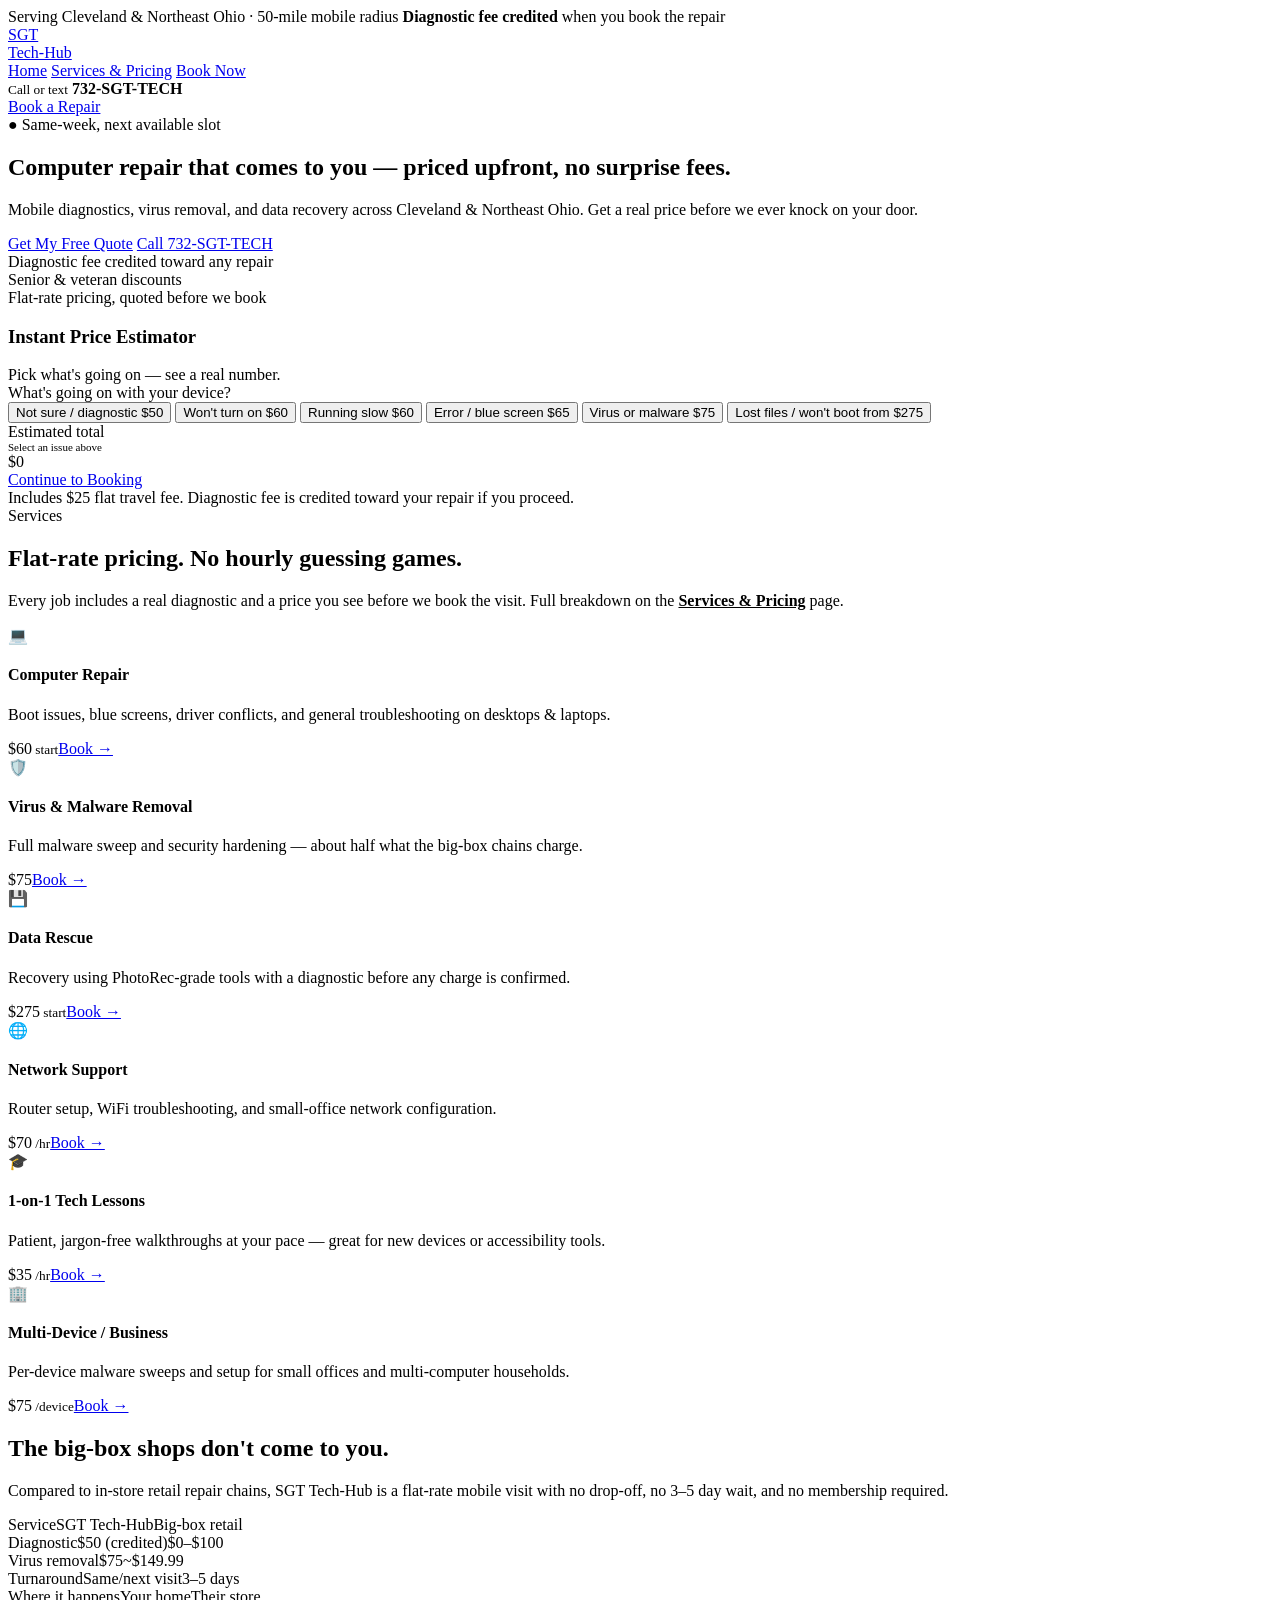
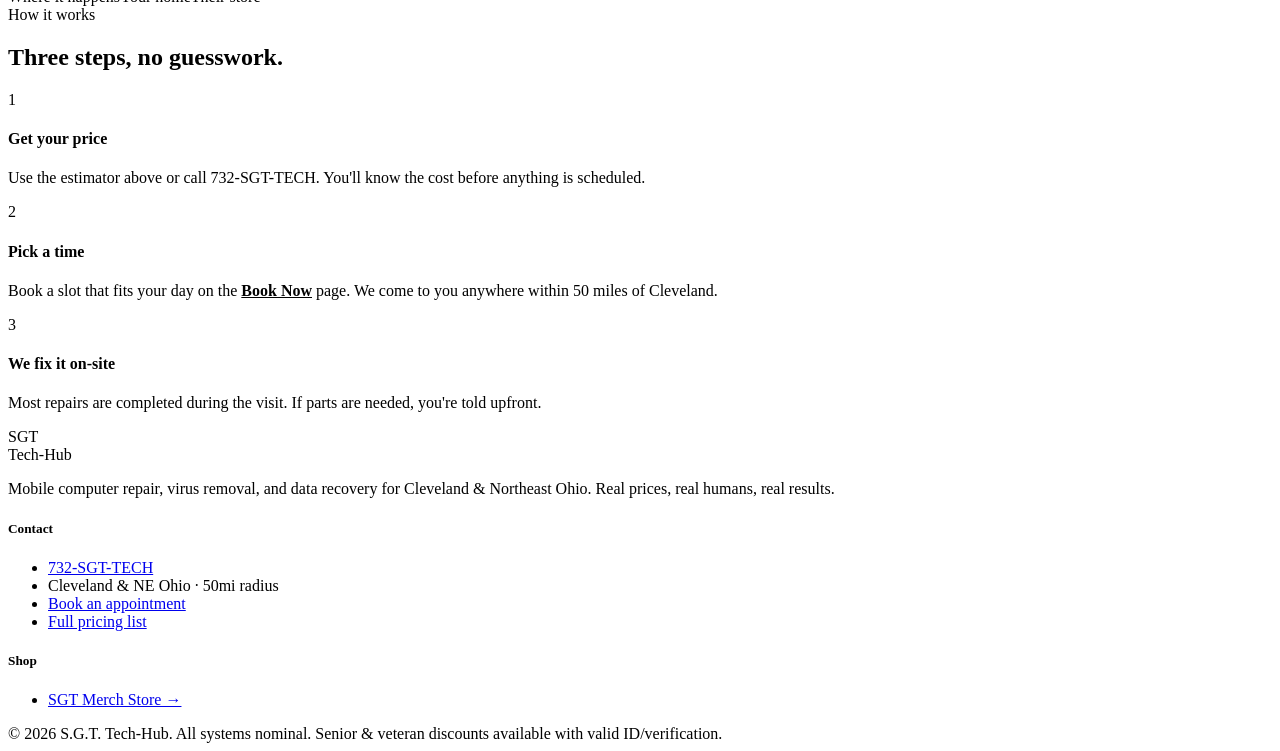
==== tech-hub/index.html @ 704cb6b2 "Rename index.html to index.html" ====
<!DOCTYPE html>
<html lang="en">
<head>
<meta charset="UTF-8">
<meta name="viewport" content="width=device-width, initial-scale=1.0">
<title>S.G.T. Tech-Hub | Computer Repair & Data Recovery — Cleveland, OH</title>
<meta name="description" content="Mobile computer repair, virus removal, and data recovery serving Cleveland & Northeast Ohio. Free diagnostic credit with any repair. Book online in minutes.">
<link rel="preconnect" href="https://fonts.googleapis.com">
<link rel="preconnect" href="https://fonts.gstatic.com" crossorigin>
<link href="https://fonts.googleapis.com/css2?family=Libre+Franklin:wght@500;700;800;900&family=Inter:wght@400;500;600&family=IBM+Plex+Mono:wght@500;600&display=swap" rel="stylesheet">
<link rel="stylesheet" href="style.css">
</head>
<body>

<div class="utility-bar">
  <div class="wrap">
    <span>Serving Cleveland &amp; Northeast Ohio · 50-mile mobile radius</span>
    <span><strong>Diagnostic fee credited</strong> when you book the repair</span>
  </div>
</div>

<header>
  <div class="wrap header-row">
    <a href="index.html" class="brand">
      <div class="brand-mark">SGT</div>
      <div class="brand-text">Tech-Hub</div>
    </a>
    <nav>
      <a href="index.html" class="active">Home</a>
      <a href="services.html">Services &amp; Pricing</a>
      <a href="book.html">Book Now</a>
    </nav>
    <div class="header-actions">
      <div class="call-chip">
        <small>Call or text</small>
        <strong>732-SGT-TECH</strong>
      </div>
      <a href="book.html" class="btn btn-gold">Book a Repair</a>
    </div>
  </div>
</header>

<section class="hero">
  <div class="wrap hero-grid">
    <div>
      <span class="eyebrow">● Same-week, next available slot</span>
      <h1>Computer repair that comes to you — priced upfront, no surprise fees.</h1>
      <p class="lede">Mobile diagnostics, virus removal, and data recovery across Cleveland &amp; Northeast Ohio. Get a real price before we ever knock on your door.</p>
      <div class="hero-ctas">
        <a href="book.html" class="btn btn-gold">Get My Free Quote</a>
        <a href="tel:+17327488324" class="btn btn-outline">Call 732-SGT-TECH</a>
      </div>
      <div class="trust-row">
        <div class="trust-item"><span class="dot"></span>Diagnostic fee credited toward any repair</div>
        <div class="trust-item"><span class="dot"></span>Senior &amp; veteran discounts</div>
        <div class="trust-item"><span class="dot"></span>Flat-rate pricing, quoted before we book</div>
      </div>
    </div>

    <div class="quote-card">
      <h3>Instant Price Estimator</h3>
      <div class="sub">Pick what's going on — see a real number.</div>
      <div class="steps"><span class="active"></span><span></span></div>

      <span class="field-label">What's going on with your device?</span>
      <div class="option-grid" id="issueGrid">
        <button data-price="50" data-label="Diagnostic Only">Not sure / diagnostic <span class="p">$50</span></button>
        <button data-price="60" data-label="Won't Turn On">Won't turn on <span class="p">$60</span></button>
        <button data-price="60" data-label="Running Slow">Running slow <span class="p">$60</span></button>
        <button data-price="65" data-label="Error / Blue Screen">Error / blue screen <span class="p">$65</span></button>
        <button data-price="75" data-label="Virus / Malware">Virus or malware <span class="p">$75</span></button>
        <button data-price="275" data-label="Data Recovery">Lost files / won't boot <span class="p">from $275</span></button>
      </div>

      <div class="quote-total">
        <span class="label">Estimated total <span id="issueName" style="display:block;font-size:11px;">Select an issue above</span></span>
        <span class="amount">$<span id="totalPrice">0</span></span>
      </div>
      <a href="book.html" class="btn btn-gold btn-block">Continue to Booking</a>
      <div class="quote-fine">Includes $25 flat travel fee. Diagnostic fee is credited toward your repair if you proceed.</div>
    </div>
  </div>
</section>

<section id="services">
  <div class="wrap">
    <div class="section-head">
      <span class="eyebrow">Services</span>
      <h2>Flat-rate pricing. No hourly guessing games.</h2>
      <p>Every job includes a real diagnostic and a price you see before we book the visit. Full breakdown on the <a href="services.html" style="color:var(--gold-deep);font-weight:700;">Services &amp; Pricing</a> page.</p>
    </div>
    <div class="svc-grid">
      <div class="svc-card">
        <div class="svc-icon">💻</div>
        <h4>Computer Repair</h4>
        <p>Boot issues, blue screens, driver conflicts, and general troubleshooting on desktops &amp; laptops.</p>
        <div class="svc-price-row"><span class="svc-price">$60<small>&nbsp;start</small></span><a href="book.html" class="svc-link">Book →</a></div>
      </div>
      <div class="svc-card">
        <div class="svc-icon">🛡️</div>
        <h4>Virus &amp; Malware Removal</h4>
        <p>Full malware sweep and security hardening — about half what the big-box chains charge.</p>
        <div class="svc-price-row"><span class="svc-price">$75</span><a href="book.html" class="svc-link">Book →</a></div>
      </div>
      <div class="svc-card">
        <div class="svc-icon">💾</div>
        <h4>Data Rescue</h4>
        <p>Recovery using PhotoRec-grade tools with a diagnostic before any charge is confirmed.</p>
        <div class="svc-price-row"><span class="svc-price">$275<small>&nbsp;start</small></span><a href="book.html" class="svc-link">Book →</a></div>
      </div>
      <div class="svc-card">
        <div class="svc-icon">🌐</div>
        <h4>Network Support</h4>
        <p>Router setup, WiFi troubleshooting, and small-office network configuration.</p>
        <div class="svc-price-row"><span class="svc-price">$70<small>&nbsp;/hr</small></span><a href="book.html" class="svc-link">Book →</a></div>
      </div>
      <div class="svc-card">
        <div class="svc-icon">🎓</div>
        <h4>1-on-1 Tech Lessons</h4>
        <p>Patient, jargon-free walkthroughs at your pace — great for new devices or accessibility tools.</p>
        <div class="svc-price-row"><span class="svc-price">$35<small>&nbsp;/hr</small></span><a href="book.html" class="svc-link">Book →</a></div>
      </div>
      <div class="svc-card">
        <div class="svc-icon">🏢</div>
        <h4>Multi-Device / Business</h4>
        <p>Per-device malware sweeps and setup for small offices and multi-computer households.</p>
        <div class="svc-price-row"><span class="svc-price">$75<small>&nbsp;/device</small></span><a href="book.html" class="svc-link">Book →</a></div>
      </div>
    </div>
  </div>
</section>

<section id="compare-section">
  <div class="wrap">
    <div class="compare">
      <div>
        <h2>The big-box shops don't come to you.</h2>
        <p>Compared to in-store retail repair chains, SGT Tech-Hub is a flat-rate mobile visit with no drop-off, no 3–5 day wait, and no membership required.</p>
      </div>
      <div class="compare-table">
        <div class="compare-row head"><span>Service</span><span>SGT Tech-Hub</span><span>Big-box retail</span></div>
        <div class="compare-row"><span>Diagnostic</span><span class="us">$50 (credited)</span><span class="them">$0–$100</span></div>
        <div class="compare-row"><span>Virus removal</span><span class="us">$75</span><span class="them">~$149.99</span></div>
        <div class="compare-row"><span>Turnaround</span><span class="us">Same/next visit</span><span class="them">3–5 days</span></div>
        <div class="compare-row"><span>Where it happens</span><span class="us">Your home</span><span class="them">Their store</span></div>
      </div>
    </div>
  </div>
</section>

<section id="how">
  <div class="wrap">
    <div class="section-head">
      <span class="eyebrow">How it works</span>
      <h2>Three steps, no guesswork.</h2>
    </div>
    <div class="steps-3">
      <div class="step-card">
        <div class="step-num">1</div>
        <h4>Get your price</h4>
        <p>Use the estimator above or call 732-SGT-TECH. You'll know the cost before anything is scheduled.</p>
      </div>
      <div class="step-card">
        <div class="step-num">2</div>
        <h4>Pick a time</h4>
        <p>Book a slot that fits your day on the <a href="book.html" style="color:var(--gold-deep);font-weight:700;">Book Now</a> page. We come to you anywhere within 50 miles of Cleveland.</p>
      </div>
      <div class="step-card">
        <div class="step-num">3</div>
        <h4>We fix it on-site</h4>
        <p>Most repairs are completed during the visit. If parts are needed, you're told upfront.</p>
      </div>
    </div>
  </div>
</section>

<footer>
  <div class="wrap">
    <div class="footer-grid">
      <div>
        <div class="brand" style="margin-bottom:12px;"><div class="brand-mark">SGT</div><div class="brand-text">Tech-Hub</div></div>
        <p>Mobile computer repair, virus removal, and data recovery for Cleveland &amp; Northeast Ohio. Real prices, real humans, real results.</p>
      </div>
      <div>
        <h5>Contact</h5>
        <ul>
          <li><a href="tel:+17327488324">732-SGT-TECH</a></li>
          <li>Cleveland &amp; NE Ohio · 50mi radius</li>
          <li><a href="book.html">Book an appointment</a></li>
          <li><a href="services.html">Full pricing list</a></li>
        </ul>
      </div>
      <div>
        <h5>Shop</h5>
        <ul>
          <li><a href="../merch.html">SGT Merch Store →</a></li>
        </ul>
      </div>
    </div>
    <div class="footer-bottom">
      <span>© 2026 S.G.T. Tech-Hub. All systems nominal.</span>
      <span>Senior &amp; veteran discounts available with valid ID/verification.</span>
    </div>
  </div>
</footer>

<script src="script.js"></script>
</body>
</html>
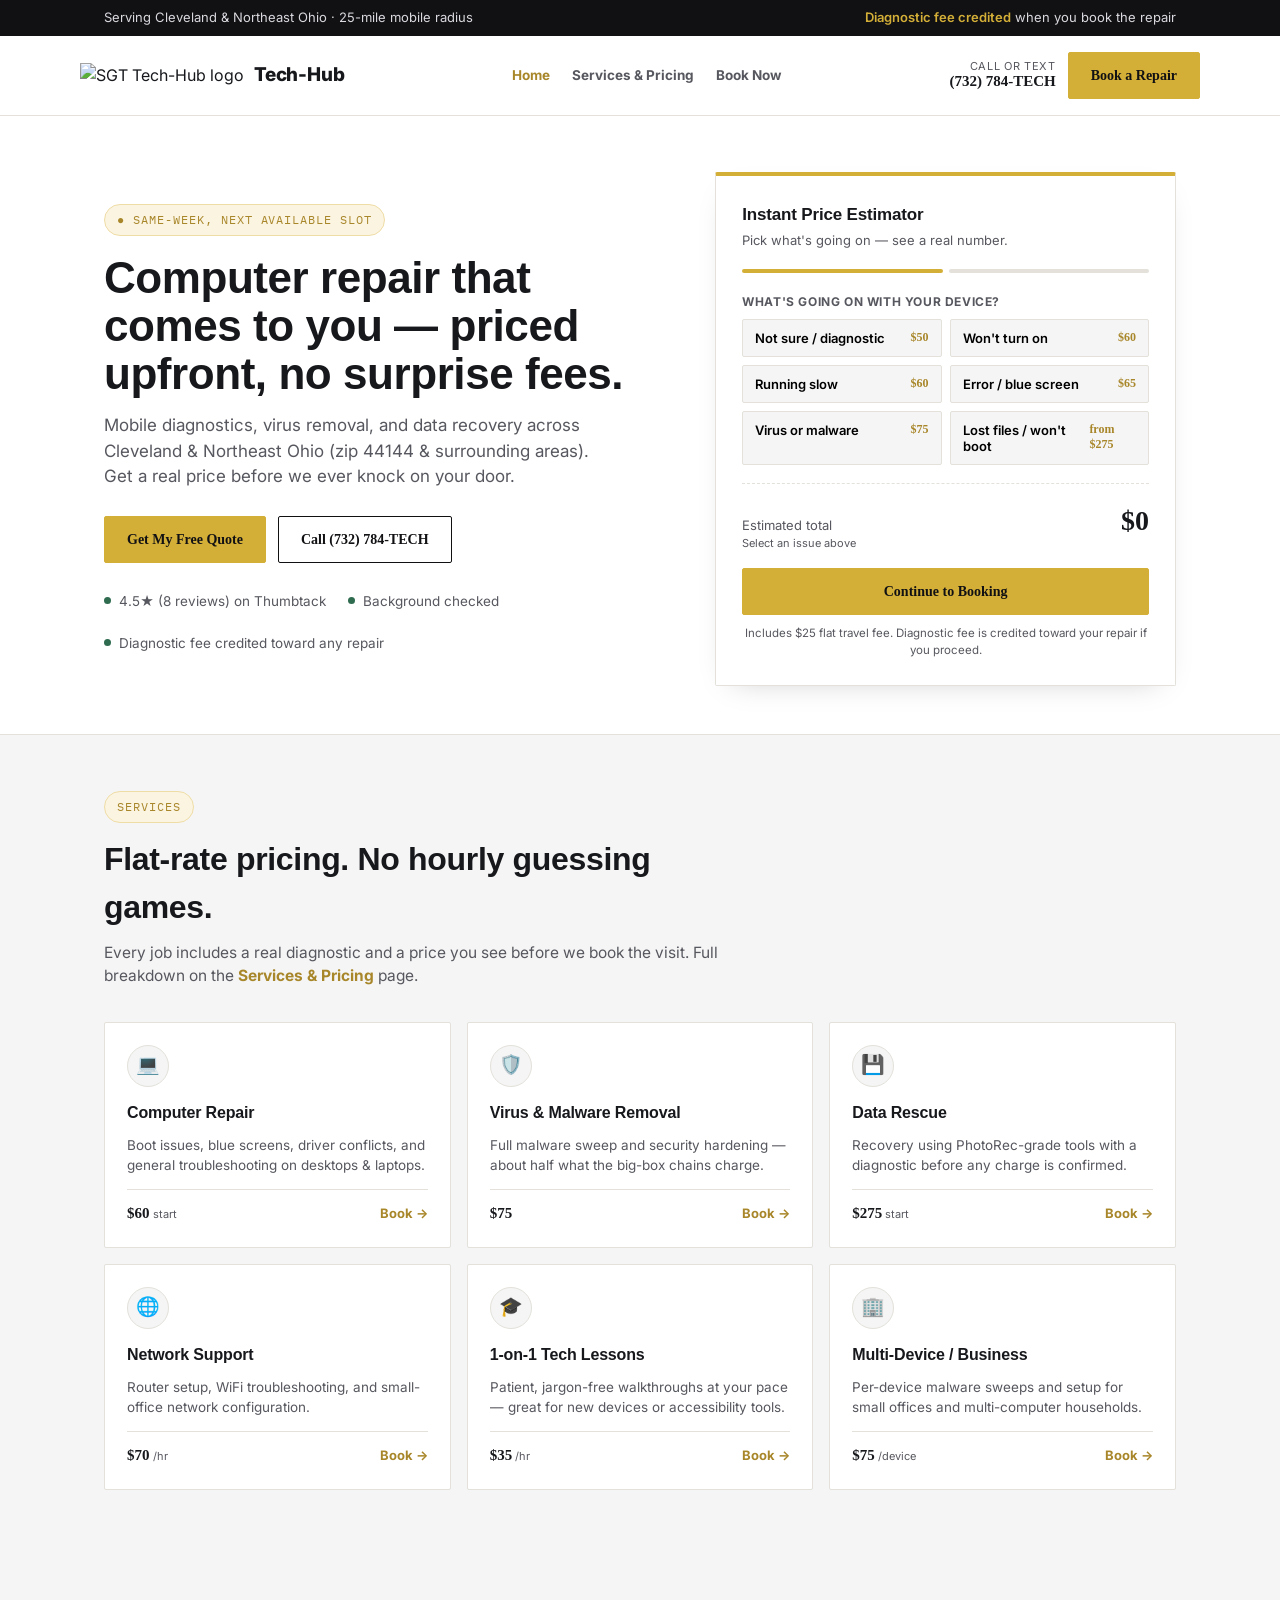
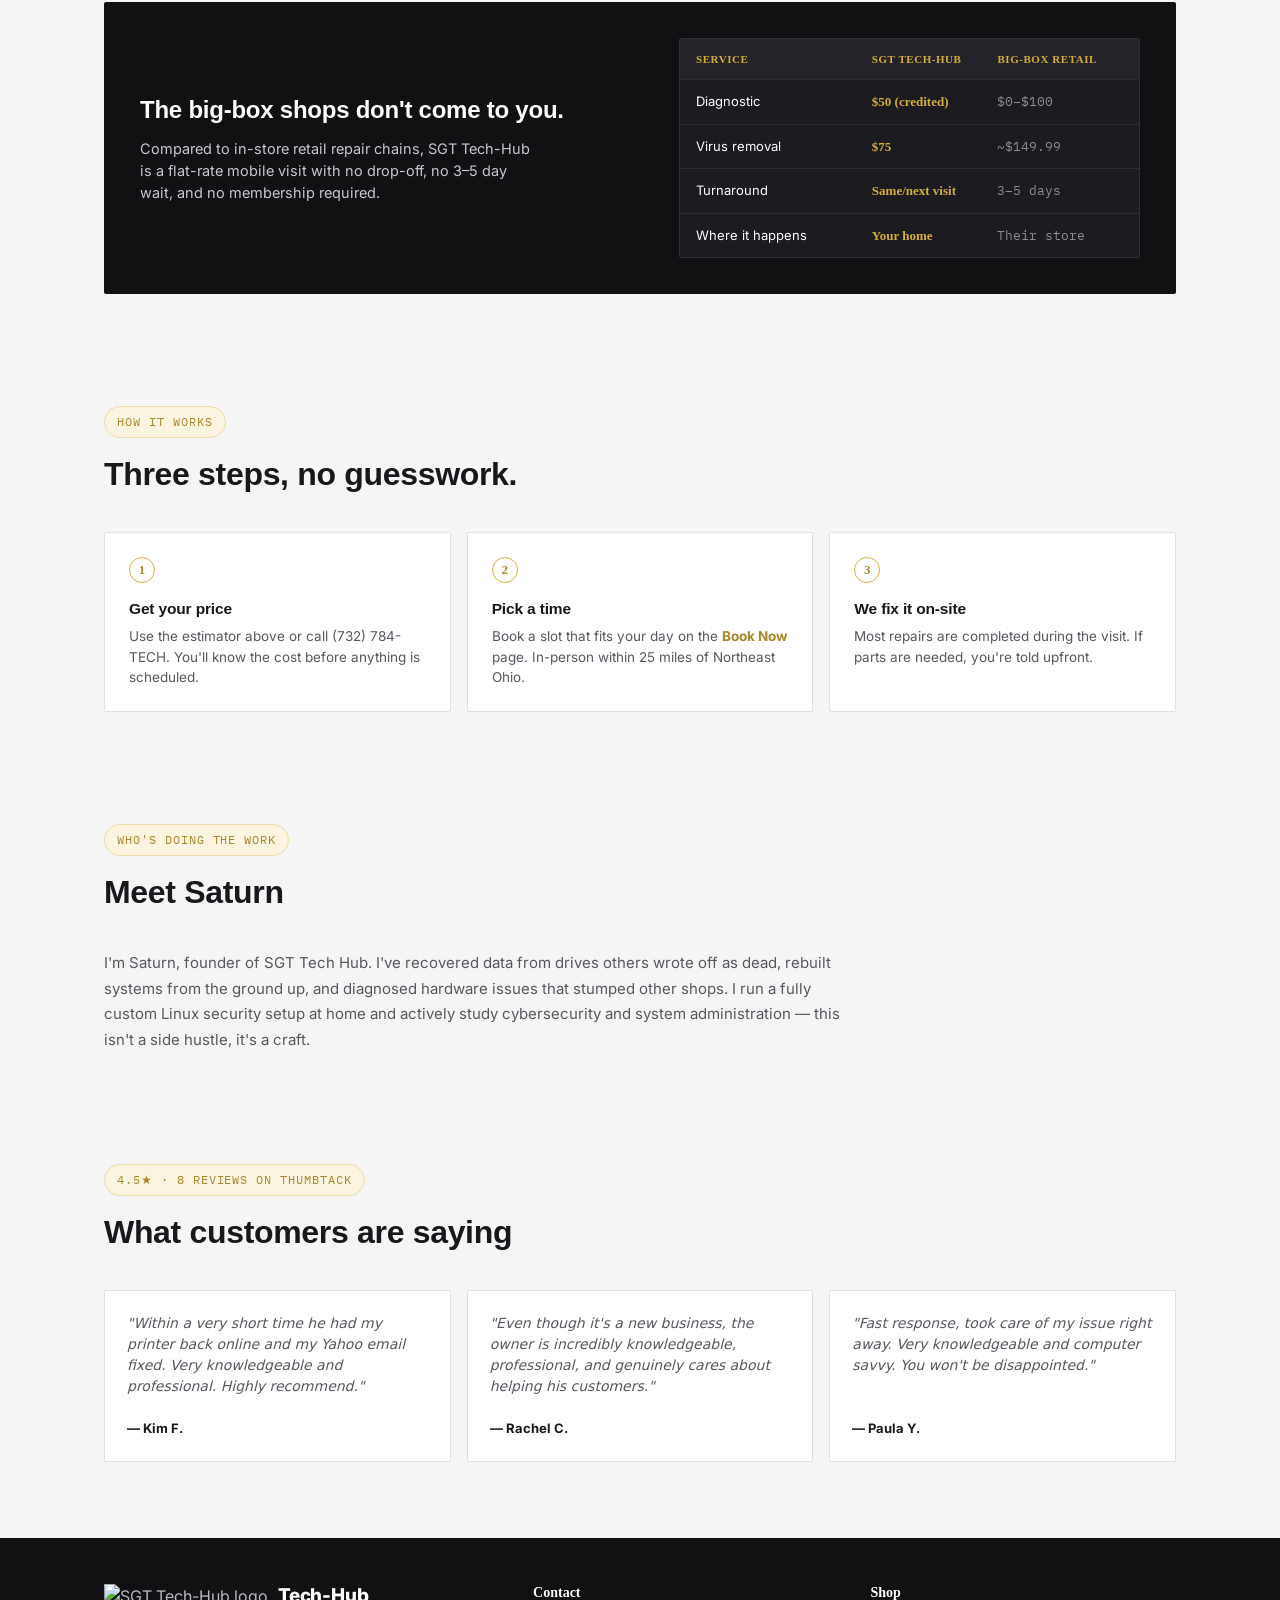
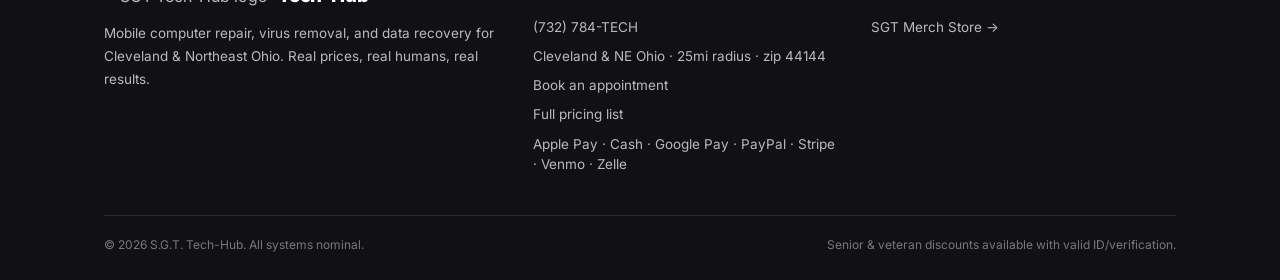
==== commit f753b1e9: "Modify service radius and update contact details Updated service radius and contact information thro" ====
--- a/tech-hub/index.html
+++ b/tech-hub/index.html
@@ -14,26 +14,26 @@
 
 <div class="utility-bar">
   <div class="wrap">
-    <span>Serving Cleveland &amp; Northeast Ohio · 50-mile mobile radius</span>
+    <span>Serving Cleveland &amp; Northeast Ohio · 25-mile mobile radius</span>
     <span><strong>Diagnostic fee credited</strong> when you book the repair</span>
   </div>
 </div>
 
 <header>
   <div class="wrap header-row">
-    <a href="index.html" class="brand">
-      <div class="brand-mark">SGT</div>
+    <a href="./" class="brand">
+      <img src="../images/logo-planet.png" alt="SGT Tech-Hub logo" class="brand-mark-img">
       <div class="brand-text">Tech-Hub</div>
     </a>
     <nav>
-      <a href="index.html" class="active">Home</a>
+      <a href="./" class="active">Home</a>
       <a href="services.html">Services &amp; Pricing</a>
       <a href="book.html">Book Now</a>
     </nav>
     <div class="header-actions">
       <div class="call-chip">
         <small>Call or text</small>
-        <strong>732-SGT-TECH</strong>
+        <strong>(732) 784-TECH</strong>
       </div>
       <a href="book.html" class="btn btn-gold">Book a Repair</a>
     </div>
@@ -45,15 +45,15 @@
     <div>
       <span class="eyebrow">● Same-week, next available slot</span>
       <h1>Computer repair that comes to you — priced upfront, no surprise fees.</h1>
-      <p class="lede">Mobile diagnostics, virus removal, and data recovery across Cleveland &amp; Northeast Ohio. Get a real price before we ever knock on your door.</p>
+      <p class="lede">Mobile diagnostics, virus removal, and data recovery across Cleveland &amp; Northeast Ohio (zip 44144 &amp; surrounding areas). Get a real price before we ever knock on your door.</p>
       <div class="hero-ctas">
         <a href="book.html" class="btn btn-gold">Get My Free Quote</a>
-        <a href="tel:+17327488324" class="btn btn-outline">Call 732-SGT-TECH</a>
+        <a href="tel:+17327848324" class="btn btn-outline">Call (732) 784-TECH</a>
       </div>
       <div class="trust-row">
+        <div class="trust-item"><span class="dot"></span>4.5★ (8 reviews) on Thumbtack</div>
+        <div class="trust-item"><span class="dot"></span>Background checked</div>
         <div class="trust-item"><span class="dot"></span>Diagnostic fee credited toward any repair</div>
-        <div class="trust-item"><span class="dot"></span>Senior &amp; veteran discounts</div>
-        <div class="trust-item"><span class="dot"></span>Flat-rate pricing, quoted before we book</div>
       </div>
     </div>
 
@@ -158,12 +158,12 @@
       <div class="step-card">
         <div class="step-num">1</div>
         <h4>Get your price</h4>
-        <p>Use the estimator above or call 732-SGT-TECH. You'll know the cost before anything is scheduled.</p>
+        <p>Use the estimator above or call (732) 784-TECH. You'll know the cost before anything is scheduled.</p>
       </div>
       <div class="step-card">
         <div class="step-num">2</div>
         <h4>Pick a time</h4>
-        <p>Book a slot that fits your day on the <a href="book.html" style="color:var(--gold-deep);font-weight:700;">Book Now</a> page. We come to you anywhere within 50 miles of Cleveland.</p>
+        <p>Book a slot that fits your day on the <a href="book.html" style="color:var(--gold-deep);font-weight:700;">Book Now</a> page. In-person within 25 miles of Northeast Ohio.</p>
       </div>
       <div class="step-card">
         <div class="step-num">3</div>
@@ -174,20 +174,56 @@
   </div>
 </section>
 
+<section id="about-saturn">
+  <div class="wrap">
+    <div class="section-head">
+      <span class="eyebrow">Who's doing the work</span>
+      <h2>Meet Saturn</h2>
+    </div>
+    <div class="now-card" style="max-width:760px;">
+      <p style="color:var(--ink-soft);font-size:15px;line-height:1.7;">I'm Saturn, founder of SGT Tech Hub. I've recovered data from drives others wrote off as dead, rebuilt systems from the ground up, and diagnosed hardware issues that stumped other shops. I run a fully custom Linux security setup at home and actively study cybersecurity and system administration — this isn't a side hustle, it's a craft.</p>
+    </div>
+  </div>
+</section>
+
+<section id="reviews">
+  <div class="wrap">
+    <div class="section-head">
+      <span class="eyebrow">4.5★ · 8 reviews on Thumbtack</span>
+      <h2>What customers are saying</h2>
+    </div>
+    <div class="svc-grid">
+      <div class="svc-card">
+        <p style="color:var(--ink-soft);font-size:14px;font-style:italic;">"Within a very short time he had my printer back online and my Yahoo email fixed. Very knowledgeable and professional. Highly recommend."</p>
+        <div class="svc-price-row" style="border-top:none;padding-top:8px;"><span style="font-weight:700;font-size:13px;">— Kim F.</span></div>
+      </div>
+      <div class="svc-card">
+        <p style="color:var(--ink-soft);font-size:14px;font-style:italic;">"Even though it's a new business, the owner is incredibly knowledgeable, professional, and genuinely cares about helping his customers."</p>
+        <div class="svc-price-row" style="border-top:none;padding-top:8px;"><span style="font-weight:700;font-size:13px;">— Rachel C.</span></div>
+      </div>
+      <div class="svc-card">
+        <p style="color:var(--ink-soft);font-size:14px;font-style:italic;">"Fast response, took care of my issue right away. Very knowledgeable and computer savvy. You won't be disappointed."</p>
+        <div class="svc-price-row" style="border-top:none;padding-top:8px;"><span style="font-weight:700;font-size:13px;">— Paula Y.</span></div>
+      </div>
+    </div>
+  </div>
+</section>
+
 <footer>
   <div class="wrap">
     <div class="footer-grid">
       <div>
-        <div class="brand" style="margin-bottom:12px;"><div class="brand-mark">SGT</div><div class="brand-text">Tech-Hub</div></div>
+        <div class="brand" style="margin-bottom:12px;"><img src="../images/logo-planet.png" alt="SGT Tech-Hub logo" class="brand-mark-img"><div class="brand-text">Tech-Hub</div></div>
         <p>Mobile computer repair, virus removal, and data recovery for Cleveland &amp; Northeast Ohio. Real prices, real humans, real results.</p>
       </div>
       <div>
         <h5>Contact</h5>
         <ul>
-          <li><a href="tel:+17327488324">732-SGT-TECH</a></li>
-          <li>Cleveland &amp; NE Ohio · 50mi radius</li>
+          <li><a href="tel:+17327848324">(732) 784-TECH</a></li>
+          <li>Cleveland &amp; NE Ohio · 25mi radius · zip 44144</li>
           <li><a href="book.html">Book an appointment</a></li>
           <li><a href="services.html">Full pricing list</a></li>
+          <li>Apple Pay · Cash · Google Pay · PayPal · Stripe · Venmo · Zelle</li>
         </ul>
       </div>
       <div>
--- a/tech-hub/style.css
+++ b/tech-hub/style.css
@@ -0,0 +1,169 @@
+/* ============================================
+   SGT TECH-HUB — stylesheet
+   ============================================ */
+:root{
+  --bg:#F5F5F5;
+  --surface:#FFFFFF;
+  --ink:#17181C;
+  --ink-soft:#57585F;
+  --gold:#D4AF37;
+  --gold-deep:#A8862A;
+  --dark:#111114;
+  --line:#E3E1DA;
+  --ok:#2E6B4F;
+  --radius:2px;
+}
+*{box-sizing:border-box;margin:0;padding:0;}
+html{scroll-behavior:smooth;}
+body{
+  background:var(--bg);
+  color:var(--ink);
+  font-family:'Inter',system-ui,sans-serif;
+  line-height:1.5;
+  -webkit-font-smoothing:antialiased;
+}
+h1,h2,h3,h4{font-family:'Libre Franklin',sans-serif;letter-spacing:-0.01em;font-weight:800;}
+.mono{font-family:'IBM Plex Mono',monospace;}
+a{color:inherit;text-decoration:none;}
+img{max-width:100%;display:block;}
+.wrap{max-width:1120px;margin:0 auto;padding:0 24px;}
+ul{list-style:none;}
+
+.utility-bar{background:var(--dark);color:#D9D9DE;font-size:13px;padding:8px 0;}
+.utility-bar .wrap{display:flex;justify-content:space-between;align-items:center;flex-wrap:wrap;gap:6px;}
+.utility-bar strong{color:var(--gold);font-weight:600;}
+
+header{background:var(--surface);border-bottom:1px solid var(--line);position:sticky;top:0;z-index:50;}
+.header-row{display:flex;align-items:center;justify-content:space-between;padding:16px 0;gap:16px;flex-wrap:wrap;}
+.brand{display:flex;align-items:center;gap:10px;}
+.brand-mark{
+  width:38px;height:38px;border-radius:50%;
+  background:radial-gradient(circle at 35% 30%, var(--gold), var(--gold-deep) 70%, #6b5417 100%);
+  display:flex;align-items:center;justify-content:center;
+  font-family:'Libre Franklin';font-weight:900;color:var(--dark);font-size:15px;
+  box-shadow:0 0 0 2px var(--surface), 0 0 0 3px var(--gold);
+}
+.brand-text{font-size:19px;font-weight:800;letter-spacing:-0.01em;}
+nav{display:flex;gap:22px;flex-wrap:wrap;align-items:center;}
+nav a{font-size:13.5px;font-weight:700;color:var(--ink-soft);}
+nav a:hover,nav a.active{color:var(--gold-deep);}
+.header-actions{display:flex;align-items:center;gap:12px;}
+.call-chip{display:flex;flex-direction:column;line-height:1.15;text-align:right;}
+.call-chip small{color:var(--ink-soft);font-size:11px;text-transform:uppercase;letter-spacing:.06em;}
+.call-chip strong{font-size:15px;font-family:'IBM Plex Mono';}
+
+.btn{display:inline-flex;align-items:center;justify-content:center;gap:8px;padding:12px 22px;font-weight:700;font-size:14px;border-radius:var(--radius);border:1.5px solid transparent;cursor:pointer;transition:all .15s ease;font-family:'Libre Franklin';}
+.btn-gold{background:var(--gold);color:var(--dark);border-color:var(--gold);}
+.btn-gold:hover{background:var(--gold-deep);border-color:var(--gold-deep);}
+.btn-outline{background:transparent;color:var(--dark);border-color:var(--dark);}
+.btn-outline:hover{background:var(--dark);color:#fff;}
+.btn-block{width:100%;}
+
+.hero{background:var(--surface);border-bottom:1px solid var(--line);padding:56px 0 48px;}
+.hero-grid{display:grid;grid-template-columns:1.1fr .9fr;gap:48px;align-items:center;}
+.eyebrow{display:inline-flex;align-items:center;gap:8px;font-family:'IBM Plex Mono';font-size:12px;letter-spacing:.08em;text-transform:uppercase;color:var(--gold-deep);background:#FBF4E1;border:1px solid #EFDDA6;padding:6px 12px;border-radius:20px;margin-bottom:18px;}
+.hero h1{font-size:clamp(30px,4vw,44px);line-height:1.08;margin-bottom:16px;}
+.hero p.lede{font-size:17px;color:var(--ink-soft);max-width:46ch;margin-bottom:26px;}
+.hero-ctas{display:flex;gap:12px;flex-wrap:wrap;margin-bottom:28px;}
+.trust-row{display:flex;gap:22px;flex-wrap:wrap;}
+.trust-item{display:flex;align-items:center;gap:8px;font-size:13.5px;color:var(--ink-soft);}
+.trust-item .dot{width:7px;height:7px;border-radius:50%;background:var(--ok);flex-shrink:0;}
+
+.page-hero{background:var(--surface);border-bottom:1px solid var(--line);padding:44px 0;}
+.page-hero h1{font-size:clamp(26px,4vw,38px);margin-bottom:10px;}
+.page-hero p{color:var(--ink-soft);font-size:15.5px;max-width:60ch;}
+
+.quote-card{background:var(--surface);border:1px solid var(--line);border-top:4px solid var(--gold);border-radius:var(--radius);padding:26px;box-shadow:0 10px 30px -18px rgba(0,0,0,.25);}
+.quote-card h3{font-size:17px;margin-bottom:4px;}
+.quote-card .sub{font-size:13px;color:var(--ink-soft);margin-bottom:18px;}
+.steps{display:flex;gap:6px;margin-bottom:20px;}
+.steps span{flex:1;height:4px;background:var(--line);border-radius:2px;}
+.steps span.active{background:var(--gold);}
+.field-label{font-size:12px;font-weight:700;text-transform:uppercase;letter-spacing:.05em;color:var(--ink-soft);margin-bottom:8px;display:block;}
+.option-grid{display:grid;grid-template-columns:1fr 1fr;gap:8px;margin-bottom:18px;}
+.option-grid button{text-align:left;padding:10px 12px;border:1.5px solid var(--line);background:var(--bg);border-radius:var(--radius);font-size:13px;font-weight:600;cursor:pointer;font-family:'Inter';display:flex;justify-content:space-between;gap:6px;}
+.option-grid button .p{color:var(--gold-deep);font-family:'IBM Plex Mono';font-weight:600;font-size:12px;}
+.option-grid button.selected{border-color:var(--gold);background:#FBF4E1;}
+.quote-total{display:flex;justify-content:space-between;align-items:baseline;border-top:1px dashed var(--line);padding-top:16px;margin-bottom:16px;}
+.quote-total .label{font-size:13px;color:var(--ink-soft);}
+.quote-total .amount{font-family:'IBM Plex Mono';font-size:28px;font-weight:600;}
+.quote-fine{font-size:11.5px;color:var(--ink-soft);margin-top:10px;text-align:center;}
+
+section{padding:56px 0;}
+.section-head{max-width:640px;margin-bottom:34px;}
+.section-head .eyebrow{margin-bottom:12px;}
+.section-head h2{font-size:clamp(24px,3vw,32px);margin-bottom:10px;}
+.section-head p{color:var(--ink-soft);font-size:15.5px;}
+
+.svc-grid{display:grid;grid-template-columns:repeat(3,1fr);gap:16px;}
+.svc-card{background:var(--surface);border:1px solid var(--line);border-radius:var(--radius);padding:22px;display:flex;flex-direction:column;gap:10px;transition:border-color .15s;}
+.svc-card:hover{border-color:var(--gold);}
+.svc-icon{width:42px;height:42px;border-radius:50%;background:var(--bg);border:1px solid var(--line);display:flex;align-items:center;justify-content:center;font-size:19px;margin-bottom:4px;}
+.svc-card h4{font-size:16px;}
+.svc-card p{font-size:13.5px;color:var(--ink-soft);flex-grow:1;}
+.svc-price-row{display:flex;justify-content:space-between;align-items:center;border-top:1px solid var(--line);padding-top:12px;margin-top:4px;}
+.svc-price{font-family:'IBM Plex Mono';font-weight:600;font-size:15px;}
+.svc-price small{font-family:'Inter';color:var(--ink-soft);font-weight:400;font-size:11px;}
+.svc-link{font-size:13px;font-weight:700;color:var(--gold-deep);}
+.svc-includes{font-size:12.5px;color:var(--ink-soft);padding-left:16px;margin-top:2px;}
+.svc-includes li{list-style:disc;margin-bottom:4px;}
+
+.compare{background:var(--dark);color:#fff;border-radius:var(--radius);padding:36px;display:grid;grid-template-columns:1.1fr 1fr;gap:32px;align-items:center;}
+.compare h2{color:#fff;font-size:24px;margin-bottom:10px;}
+.compare p{color:#C7C7CE;font-size:14.5px;max-width:44ch;}
+.compare-table{background:#1B1B20;border-radius:var(--radius);overflow:hidden;border:1px solid #2C2C33;}
+.compare-row{display:grid;grid-template-columns:1.4fr 1fr 1fr;font-size:13px;padding:12px 16px;border-bottom:1px solid #2C2C33;}
+.compare-row:last-child{border-bottom:none;}
+.compare-row.head{background:#232329;font-weight:700;color:var(--gold);font-family:'IBM Plex Mono';font-size:11px;text-transform:uppercase;letter-spacing:.05em;}
+.compare-row .us{color:var(--gold);font-weight:700;font-family:'IBM Plex Mono';}
+.compare-row .them{color:#8C8C94;font-family:'IBM Plex Mono';}
+
+.steps-3{display:grid;grid-template-columns:repeat(3,1fr);gap:16px;}
+.step-card{background:var(--surface);border:1px solid var(--line);padding:24px;border-radius:var(--radius);position:relative;}
+.step-num{font-family:'IBM Plex Mono';color:var(--gold-deep);font-weight:600;font-size:13px;border:1px solid var(--gold);width:26px;height:26px;border-radius:50%;display:flex;align-items:center;justify-content:center;margin-bottom:14px;}
+.step-card h4{font-size:15.5px;margin-bottom:6px;}
+.step-card p{font-size:13.5px;color:var(--ink-soft);}
+
+.book-panel{background:var(--surface);border:1px solid var(--line);border-radius:var(--radius);padding:36px;display:grid;grid-template-columns:1fr 1fr;gap:36px;}
+.book-panel h3{font-size:20px;margin-bottom:8px;}
+.book-panel p{color:var(--ink-soft);font-size:14px;margin-bottom:18px;}
+.info-line{display:flex;gap:10px;font-size:14px;margin-bottom:12px;align-items:flex-start;}
+.info-line b{font-weight:700;}
+form.book-form{display:flex;flex-direction:column;gap:12px;}
+form.book-form input,form.book-form select,form.book-form textarea{padding:12px 14px;border:1.5px solid var(--line);border-radius:var(--radius);font-family:'Inter';font-size:14px;background:var(--bg);}
+form.book-form input:focus,form.book-form select:focus,form.book-form textarea:focus{outline:2px solid var(--gold);border-color:var(--gold);}
+form.book-form label{font-size:12px;font-weight:700;text-transform:uppercase;letter-spacing:.04em;color:var(--ink-soft);}
+.form-success{display:none;text-align:center;padding:30px 10px;}
+.form-success .glyph{font-size:34px;margin-bottom:10px;}
+.form-success h4{font-size:16px;margin-bottom:6px;}
+.form-success p{color:var(--ink-soft);font-size:13.5px;}
+
+footer{background:var(--dark);color:#B9B9C0;padding:44px 0 26px;margin-top:20px;}
+.footer-grid{display:grid;grid-template-columns:1.3fr 1fr 1fr;gap:32px;margin-bottom:32px;}
+footer h5{color:#fff;font-family:'Libre Franklin';font-size:14px;margin-bottom:14px;}
+footer .brand-text{color:#fff;}
+footer p{font-size:13.5px;line-height:1.7;}
+footer li{font-size:13.5px;margin-bottom:9px;}
+footer li a:hover{color:var(--gold);}
+.footer-bottom{border-top:1px solid #2C2C33;padding-top:20px;display:flex;justify-content:space-between;flex-wrap:wrap;gap:10px;font-size:12px;color:#77777E;}
+.footer-bottom a{color:var(--gold);font-weight:600;}
+
+.price-table{width:100%;border-collapse:collapse;background:var(--surface);border:1px solid var(--line);border-radius:var(--radius);overflow:hidden;}
+.price-table th,.price-table td{text-align:left;padding:14px 18px;border-bottom:1px solid var(--line);font-size:14px;}
+.price-table th{background:var(--bg);font-family:'IBM Plex Mono';font-size:11.5px;text-transform:uppercase;letter-spacing:.05em;color:var(--ink-soft);}
+.price-table td.amt{font-family:'IBM Plex Mono';font-weight:600;text-align:right;}
+.price-table tr:last-child td{border-bottom:none;}
+
+@media(max-width:880px){
+  .hero-grid{grid-template-columns:1fr;}
+  .svc-grid{grid-template-columns:1fr 1fr;}
+  .compare{grid-template-columns:1fr;}
+  .steps-3{grid-template-columns:1fr;}
+  .book-panel{grid-template-columns:1fr;}
+  .footer-grid{grid-template-columns:1fr;}
+}
+@media(max-width:560px){
+  .svc-grid{grid-template-columns:1fr;}
+  .option-grid{grid-template-columns:1fr;}
+  .price-table{font-size:12.5px;}
+}
